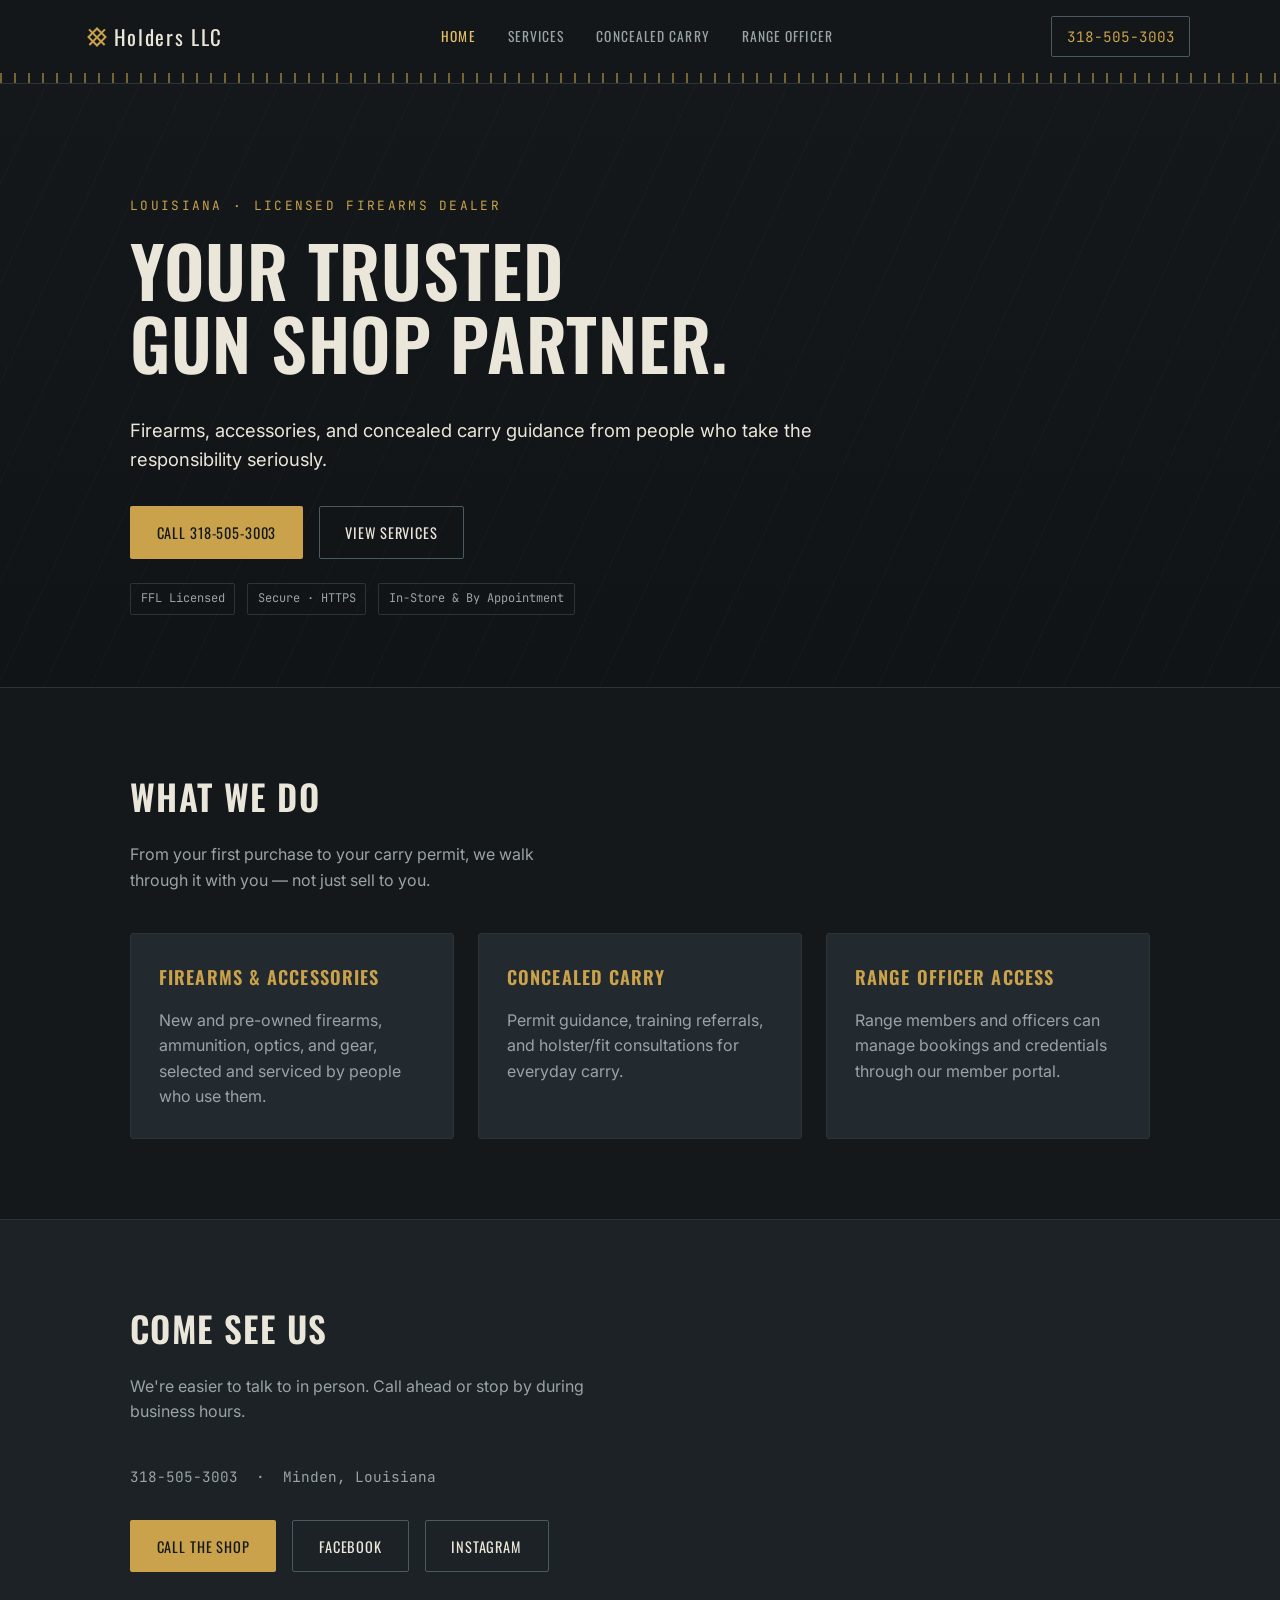
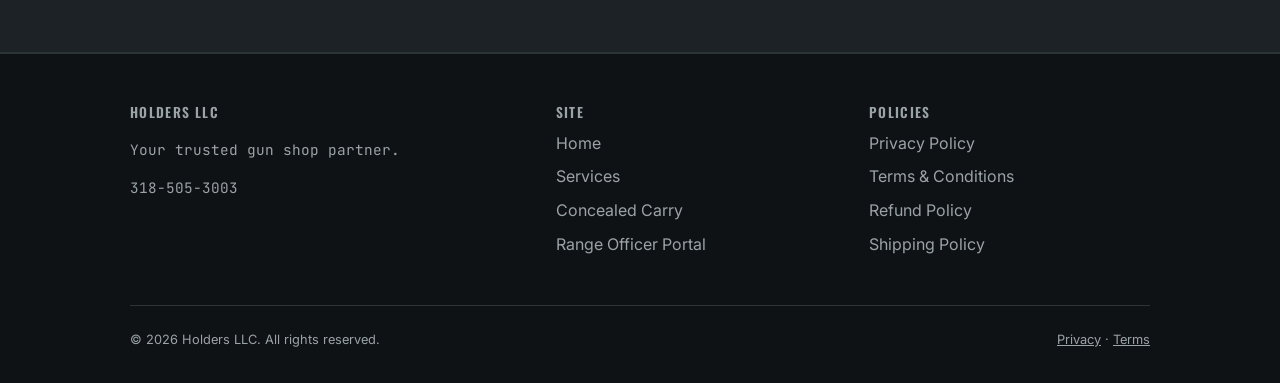
==== index.html @ fcdf6ce5 "Add files via upload Claude Build" ====
<!DOCTYPE html>
<html lang="en">
<head>
<meta charset="UTF-8">
<meta name="viewport" content="width=device-width, initial-scale=1">
<title>Holders LLC — Your Trusted Gun Shop Partner</title>
<meta name="description" content="Holders LLC: your trusted gun shop for firearms, accessories, and concealed carry services.">
<link rel="preconnect" href="https://fonts.googleapis.com">
<link href="https://fonts.googleapis.com/css2?family=Oswald:wght@500;600;700&family=Inter:wght@400;500;600&family=JetBrains+Mono:wght@400;500&display=swap" rel="stylesheet">
<link rel="stylesheet" href="style.css">
</head>
<body>

<header class="site">
  <div class="container nav-inner">
    <a href="index.html" class="brand"><span class="mark"></span>Holders LLC</a>
    <button class="nav-toggle" aria-label="Toggle menu" onclick="document.querySelector('nav.links').classList.toggle('open')">☰</button>
    <nav class="links">
      <a href="index.html" class="active">Home</a>
      <a href="services.html">Services</a>
      <a href="concealed-carry.html">Concealed Carry</a>
      <a href="http://portal.holders.llc">Range Officer</a>
    </nav>
    <a href="tel:3185053003" class="nav-phone">318-505-3003</a>
  </div>
  <div class="rim-rule"></div>
</header>

<main>
  <section class="hero">
    <div class="container">
      <span class="eyebrow">Louisiana · Licensed Firearms Dealer</span>
      <h1>Your trusted<br>gun shop partner.</h1>
      <p class="lead">Firearms, accessories, and concealed carry guidance from people who take the responsibility seriously.</p>
      <div class="hero-actions">
        <a href="tel:3185053003" class="btn btn-primary">Call 318-505-3003</a>
        <a href="services.html" class="btn btn-ghost">View Services</a>
      </div>
      <div class="badges">
        <span class="badge">FFL Licensed</span>
        <span class="badge">Secure · HTTPS</span>
        <span class="badge">In-Store &amp; By Appointment</span>
      </div>
    </div>
  </section>

  <section>
    <div class="container">
      <div class="section-head">
        <h2 class="mt-0">What we do</h2>
        <p>From your first purchase to your carry permit, we walk through it with you — not just sell to you.</p>
      </div>
      <div class="grid-3">
        <div class="card">
          <h3>Firearms &amp; Accessories</h3>
          <p>New and pre-owned firearms, ammunition, optics, and gear, selected and serviced by people who use them.</p>
        </div>
        <div class="card">
          <h3>Concealed Carry</h3>
          <p>Permit guidance, training referrals, and holster/fit consultations for everyday carry.</p>
        </div>
        <div class="card">
          <h3>Range Officer Access</h3>
          <p>Range members and officers can manage bookings and credentials through our member portal.</p>
        </div>
      </div>
    </div>
  </section>

  <section class="alt">
    <div class="container">
      <div class="section-head">
        <h2 class="mt-0">Come see us</h2>
        <p>We're easier to talk to in person. Call ahead or stop by during business hours.</p>
      </div>
      <p class="footer-mono">318-505-3003 &nbsp;·&nbsp; Minden, Louisiana</p>
      <div class="hero-actions">
        <a href="tel:3185053003" class="btn btn-primary">Call the Shop</a>
        <a href="https://www.facebook.com/162802864345119" class="btn btn-ghost">Facebook</a>
        <a href="https://www.instagram.com/holdersllc" class="btn btn-ghost">Instagram</a>
      </div>
    </div>
  </section>
</main>

<footer class="site">
  <div class="container">
    <div class="footer-grid">
      <div>
        <h4>Holders LLC</h4>
        <p class="footer-mono">Your trusted gun shop partner.</p>
        <p class="footer-mono">318-505-3003</p>
      </div>
      <div>
        <h4>Site</h4>
        <ul>
          <li><a href="index.html">Home</a></li>
          <li><a href="services.html">Services</a></li>
          <li><a href="concealed-carry.html">Concealed Carry</a></li>
          <li><a href="http://portal.holders.llc">Range Officer Portal</a></li>
        </ul>
      </div>
      <div>
        <h4>Policies</h4>
        <ul>
          <li><a href="privacy-policy.html">Privacy Policy</a></li>
          <li><a href="terms.html">Terms &amp; Conditions</a></li>
          <li><a href="refund-policy.html">Refund Policy</a></li>
          <li><a href="shipping-policy.html">Shipping Policy</a></li>
        </ul>
      </div>
    </div>
    <div class="footer-bottom">
      <span>© 2026 Holders LLC. All rights reserved.</span>
      <span><a href="privacy-policy.html">Privacy</a> · <a href="terms.html">Terms</a></span>
    </div>
  </div>
</footer>

</body>
</html>
---- style.css ----
/* Holders LLC — visual identity
   Palette: charcoal steel + brass casing accent
   Display: Oswald (condensed, stenciled, tactical signage feel)
   Body: Inter
   Utility/data: JetBrains Mono (phone, address, hours)
*/

:root {
  --charcoal: #14181a;
  --surface: #1c2226;
  --surface-raised: #232a2f;
  --steel: #4a5a63;
  --steel-line: #2c3438;
  --brass: #c9a24b;
  --brass-bright: #e2bd68;
  --paper: #eae6da;
  --paper-muted: #9aa3a8;
  --danger: #8a3a2c;

  --font-display: "Oswald", sans-serif;
  --font-body: "Inter", sans-serif;
  --font-mono: "JetBrains Mono", monospace;
}

* { box-sizing: border-box; }

html { scroll-behavior: smooth; }

body {
  margin: 0;
  background: var(--charcoal);
  color: var(--paper);
  font-family: var(--font-body);
  line-height: 1.6;
  -webkit-font-smoothing: antialiased;
}

a { color: var(--brass); text-decoration: none; }
a:hover { color: var(--brass-bright); }
a:focus-visible, button:focus-visible {
  outline: 2px solid var(--brass-bright);
  outline-offset: 3px;
}

h1, h2, h3, h4 {
  font-family: var(--font-display);
  font-weight: 600;
  text-transform: uppercase;
  letter-spacing: 0.04em;
  margin: 0 0 0.5em;
  color: var(--paper);
}

h1 { font-size: clamp(2.4rem, 6vw, 4.4rem); line-height: 1.05; letter-spacing: 0.01em; }
h2 { font-size: clamp(1.6rem, 3vw, 2.2rem); }
h3 { font-size: 1.15rem; letter-spacing: 0.06em; }

p { color: var(--paper-muted); max-width: 62ch; }
p.lead { color: var(--paper); font-size: 1.15rem; }

.container {
  max-width: 1100px;
  margin: 0 auto;
  padding: 0 clamp(1.25rem, 4vw, 2.5rem);
}

/* Brass casing rule — repeating tick marks, like a cartridge headstamp rim */
.rim-rule {
  height: 10px;
  width: 100%;
  background-image: repeating-linear-gradient(
    90deg,
    var(--brass) 0px, var(--brass) 2px,
    transparent 2px, transparent 14px
  );
  opacity: 0.55;
}

/* Header */
header.site {
  position: sticky;
  top: 0;
  z-index: 50;
  background: rgba(20, 24, 26, 0.92);
  backdrop-filter: blur(6px);
  border-bottom: 1px solid var(--steel-line);
}

.nav-inner {
  display: flex;
  align-items: center;
  justify-content: space-between;
  padding: 1rem 0;
}

.brand {
  display: flex;
  align-items: center;
  gap: 0.6rem;
  font-family: var(--font-display);
  font-size: 1.3rem;
  letter-spacing: 0.08em;
  color: var(--paper);
}

.brand .mark {
  width: 14px; height: 14px;
  border: 2px solid var(--brass);
  position: relative;
  transform: rotate(45deg);
  flex-shrink: 0;
}
.brand .mark::before, .brand .mark::after {
  content: "";
  position: absolute;
  background: var(--brass);
}
.brand .mark::before { top: 50%; left: -6px; right: -6px; height: 1.5px; transform: translateY(-50%); }
.brand .mark::after { left: 50%; top: -6px; bottom: -6px; width: 1.5px; transform: translateX(-50%); }

nav.links {
  display: flex;
  gap: clamp(1rem, 2.5vw, 2rem);
  align-items: center;
  font-family: var(--font-display);
  font-size: 0.85rem;
  letter-spacing: 0.08em;
  text-transform: uppercase;
}

nav.links a { color: var(--paper-muted); }
nav.links a:hover, nav.links a.active { color: var(--brass-bright); }

.nav-phone {
  font-family: var(--font-mono);
  color: var(--brass);
  border: 1px solid var(--steel);
  padding: 0.5rem 0.9rem;
  border-radius: 2px;
  font-size: 0.9rem;
  white-space: nowrap;
}
.nav-phone:hover { border-color: var(--brass); color: var(--brass-bright); }

/* Mobile nav toggle */
.nav-toggle { display: none; background: none; border: none; color: var(--paper); font-size: 1.6rem; cursor: pointer; }

@media (max-width: 720px) {
  nav.links { display: none; flex-direction: column; align-items: flex-start; gap: 1.2rem; }
  nav.links.open { display: flex; }
  .nav-toggle { display: block; }
  .nav-inner { flex-wrap: wrap; }
}

/* Hero */
.hero {
  padding: clamp(4rem, 10vw, 7rem) 0 clamp(3rem, 6vw, 4.5rem);
  background:
    repeating-linear-gradient(115deg, rgba(255,255,255,0.02) 0px, rgba(255,255,255,0.02) 1px, transparent 1px, transparent 42px),
    linear-gradient(180deg, var(--charcoal) 0%, #101416 100%);
  border-bottom: 1px solid var(--steel-line);
}

.eyebrow {
  font-family: var(--font-mono);
  color: var(--brass);
  letter-spacing: 0.18em;
  text-transform: uppercase;
  font-size: 0.8rem;
  margin-bottom: 1rem;
  display: block;
}

.hero-actions {
  display: flex;
  gap: 1rem;
  margin-top: 2rem;
  flex-wrap: wrap;
}

.btn {
  font-family: var(--font-display);
  letter-spacing: 0.06em;
  text-transform: uppercase;
  font-size: 0.9rem;
  padding: 0.85rem 1.6rem;
  border-radius: 2px;
  border: 1px solid transparent;
  display: inline-flex;
  align-items: center;
  gap: 0.5rem;
  cursor: pointer;
}

.btn-primary { background: var(--brass); color: var(--charcoal); }
.btn-primary:hover { background: var(--brass-bright); color: var(--charcoal); }

.btn-ghost { border-color: var(--steel); color: var(--paper); }
.btn-ghost:hover { border-color: var(--brass); color: var(--brass-bright); }

/* Sections */
section { padding: clamp(3rem, 7vw, 5rem) 0; }
section.alt { background: var(--surface); border-top: 1px solid var(--steel-line); border-bottom: 1px solid var(--steel-line); }

.section-head { max-width: 46ch; margin-bottom: 2.5rem; }

.grid-3 {
  display: grid;
  grid-template-columns: repeat(3, 1fr);
  gap: 1.5rem;
}
@media (max-width: 820px) { .grid-3 { grid-template-columns: 1fr; } }

.card {
  background: var(--surface-raised);
  border: 1px solid var(--steel-line);
  padding: 1.75rem;
  border-radius: 3px;
}
.card h3 { color: var(--brass); }
.card p { color: var(--paper-muted); margin-bottom: 0; }

/* Contact / footer */
footer.site {
  border-top: 1px solid var(--steel-line);
  padding: 3rem 0 2rem;
  background: #0f1214;
}

.footer-grid {
  display: grid;
  grid-template-columns: 1.4fr 1fr 1fr;
  gap: 2rem;
  margin-bottom: 2.5rem;
}
@media (max-width: 720px) { .footer-grid { grid-template-columns: 1fr; } }

.footer-grid h4 { color: var(--paper-muted); font-size: 0.85rem; letter-spacing: 0.1em; }
.footer-grid ul { list-style: none; padding: 0; margin: 0; }
.footer-grid li { margin-bottom: 0.5rem; }
.footer-grid a { color: var(--paper-muted); }
.footer-grid a:hover { color: var(--brass-bright); }

.footer-mono { font-family: var(--font-mono); color: var(--paper-muted); font-size: 0.9rem; }

.footer-bottom {
  display: flex;
  justify-content: space-between;
  flex-wrap: wrap;
  gap: 1rem;
  font-size: 0.8rem;
  color: var(--paper-muted);
  border-top: 1px solid var(--steel-line);
  padding-top: 1.5rem;
}
.footer-bottom a { color: var(--paper-muted); text-decoration: underline; }

/* Legal pages */
.legal main {
  padding: 3rem 0 5rem;
}
.legal h2 { color: var(--brass); margin-top: 2.2rem; }
.legal p, .legal li { color: var(--paper-muted); max-width: 72ch; }
.legal ul { padding-left: 1.2rem; }
.legal .updated {
  font-family: var(--font-mono);
  color: var(--paper-muted);
  font-size: 0.85rem;
  margin-bottom: 2rem;
  display: block;
}
.legal .callout {
  border-left: 3px solid var(--brass);
  background: var(--surface-raised);
  padding: 1rem 1.25rem;
  margin: 1.5rem 0;
  font-size: 0.92rem;
}

/* Utility */
.mt-0 { margin-top: 0; }
.badges { display: flex; gap: 0.75rem; flex-wrap: wrap; align-items: center; margin-top: 1.5rem; }
.badge {
  font-family: var(--font-mono);
  font-size: 0.75rem;
  color: var(--paper-muted);
  border: 1px solid var(--steel-line);
  padding: 0.35rem 0.6rem;
  border-radius: 2px;
}
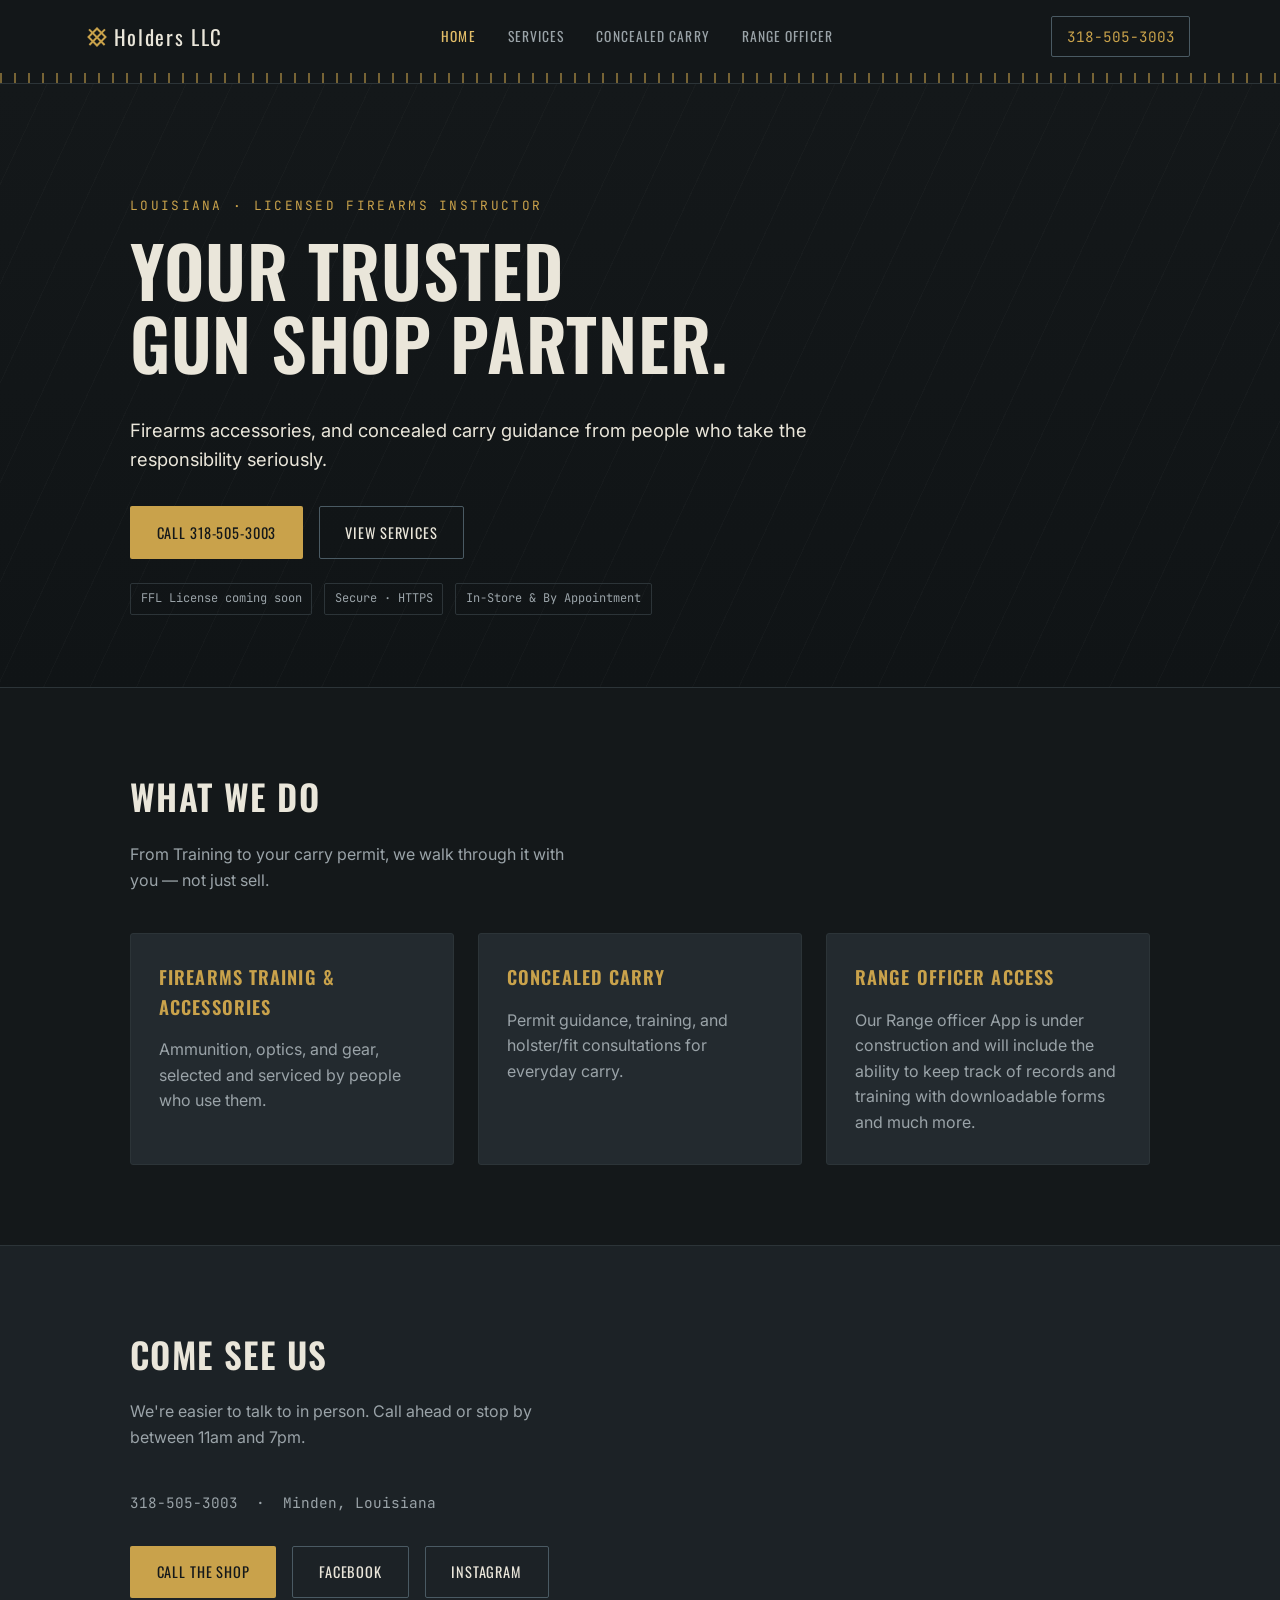
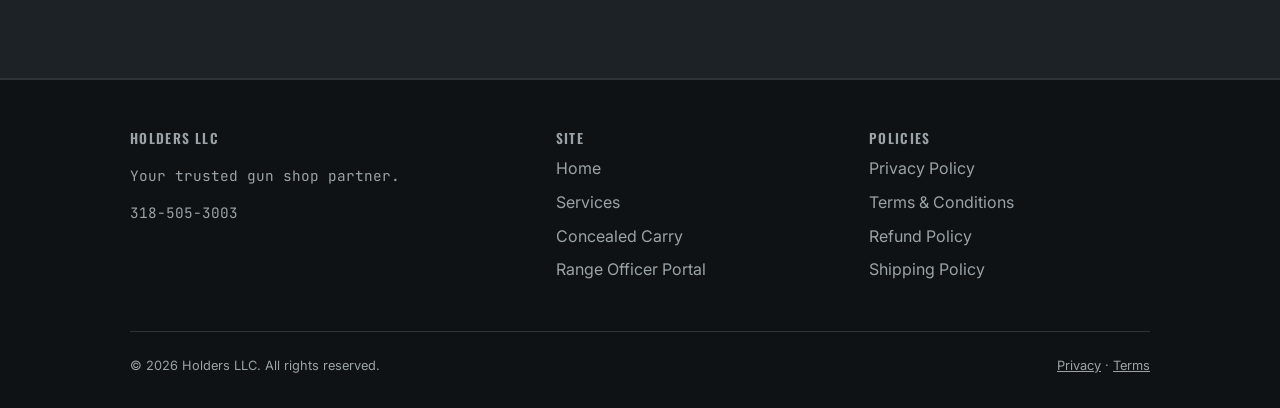
==== commit d19fa7b4: "Update descriptions and headings in index.html" ====
--- a/index.html
+++ b/index.html
@@ -4,7 +4,7 @@
 <meta charset="UTF-8">
 <meta name="viewport" content="width=device-width, initial-scale=1">
 <title>Holders LLC — Your Trusted Gun Shop Partner</title>
-<meta name="description" content="Holders LLC: your trusted gun shop for firearms, accessories, and concealed carry services.">
+<meta name="description" content="Holders LLC: your trusted gun shop for firearms accessories, and concealed carry services.">
 <link rel="preconnect" href="https://fonts.googleapis.com">
 <link href="https://fonts.googleapis.com/css2?family=Oswald:wght@500;600;700&family=Inter:wght@400;500;600&family=JetBrains+Mono:wght@400;500&display=swap" rel="stylesheet">
 <link rel="stylesheet" href="style.css">
@@ -29,15 +29,15 @@
 <main>
   <section class="hero">
     <div class="container">
-      <span class="eyebrow">Louisiana · Licensed Firearms Dealer</span>
+      <span class="eyebrow">Louisiana · Licensed Firearms Instructor</span>
       <h1>Your trusted<br>gun shop partner.</h1>
-      <p class="lead">Firearms, accessories, and concealed carry guidance from people who take the responsibility seriously.</p>
+      <p class="lead">Firearms accessories, and concealed carry guidance from people who take the responsibility seriously.</p>
       <div class="hero-actions">
         <a href="tel:3185053003" class="btn btn-primary">Call 318-505-3003</a>
         <a href="services.html" class="btn btn-ghost">View Services</a>
       </div>
       <div class="badges">
-        <span class="badge">FFL Licensed</span>
+        <span class="badge">FFL License coming soon</span>
         <span class="badge">Secure · HTTPS</span>
         <span class="badge">In-Store &amp; By Appointment</span>
       </div>
@@ -48,20 +48,20 @@
     <div class="container">
       <div class="section-head">
         <h2 class="mt-0">What we do</h2>
-        <p>From your first purchase to your carry permit, we walk through it with you — not just sell to you.</p>
+        <p>From Training to your carry permit, we walk through it with you — not just sell.</p>
       </div>
       <div class="grid-3">
         <div class="card">
-          <h3>Firearms &amp; Accessories</h3>
-          <p>New and pre-owned firearms, ammunition, optics, and gear, selected and serviced by people who use them.</p>
+          <h3>Firearms Trainig &amp; Accessories</h3>
+          <p>Ammunition, optics, and gear, selected and serviced by people who use them.</p>
         </div>
         <div class="card">
           <h3>Concealed Carry</h3>
-          <p>Permit guidance, training referrals, and holster/fit consultations for everyday carry.</p>
+          <p>Permit guidance, training, and holster/fit consultations for everyday carry.</p>
         </div>
         <div class="card">
           <h3>Range Officer Access</h3>
-          <p>Range members and officers can manage bookings and credentials through our member portal.</p>
+          <p>Our Range officer App is under construction and will include the ability to keep track of records and training with downloadable forms and much more.</p>
         </div>
       </div>
     </div>
@@ -71,7 +71,7 @@
     <div class="container">
       <div class="section-head">
         <h2 class="mt-0">Come see us</h2>
-        <p>We're easier to talk to in person. Call ahead or stop by during business hours.</p>
+        <p>We're easier to talk to in person. Call ahead or stop by between 11am and 7pm.</p>
       </div>
       <p class="footer-mono">318-505-3003 &nbsp;·&nbsp; Minden, Louisiana</p>
       <div class="hero-actions">
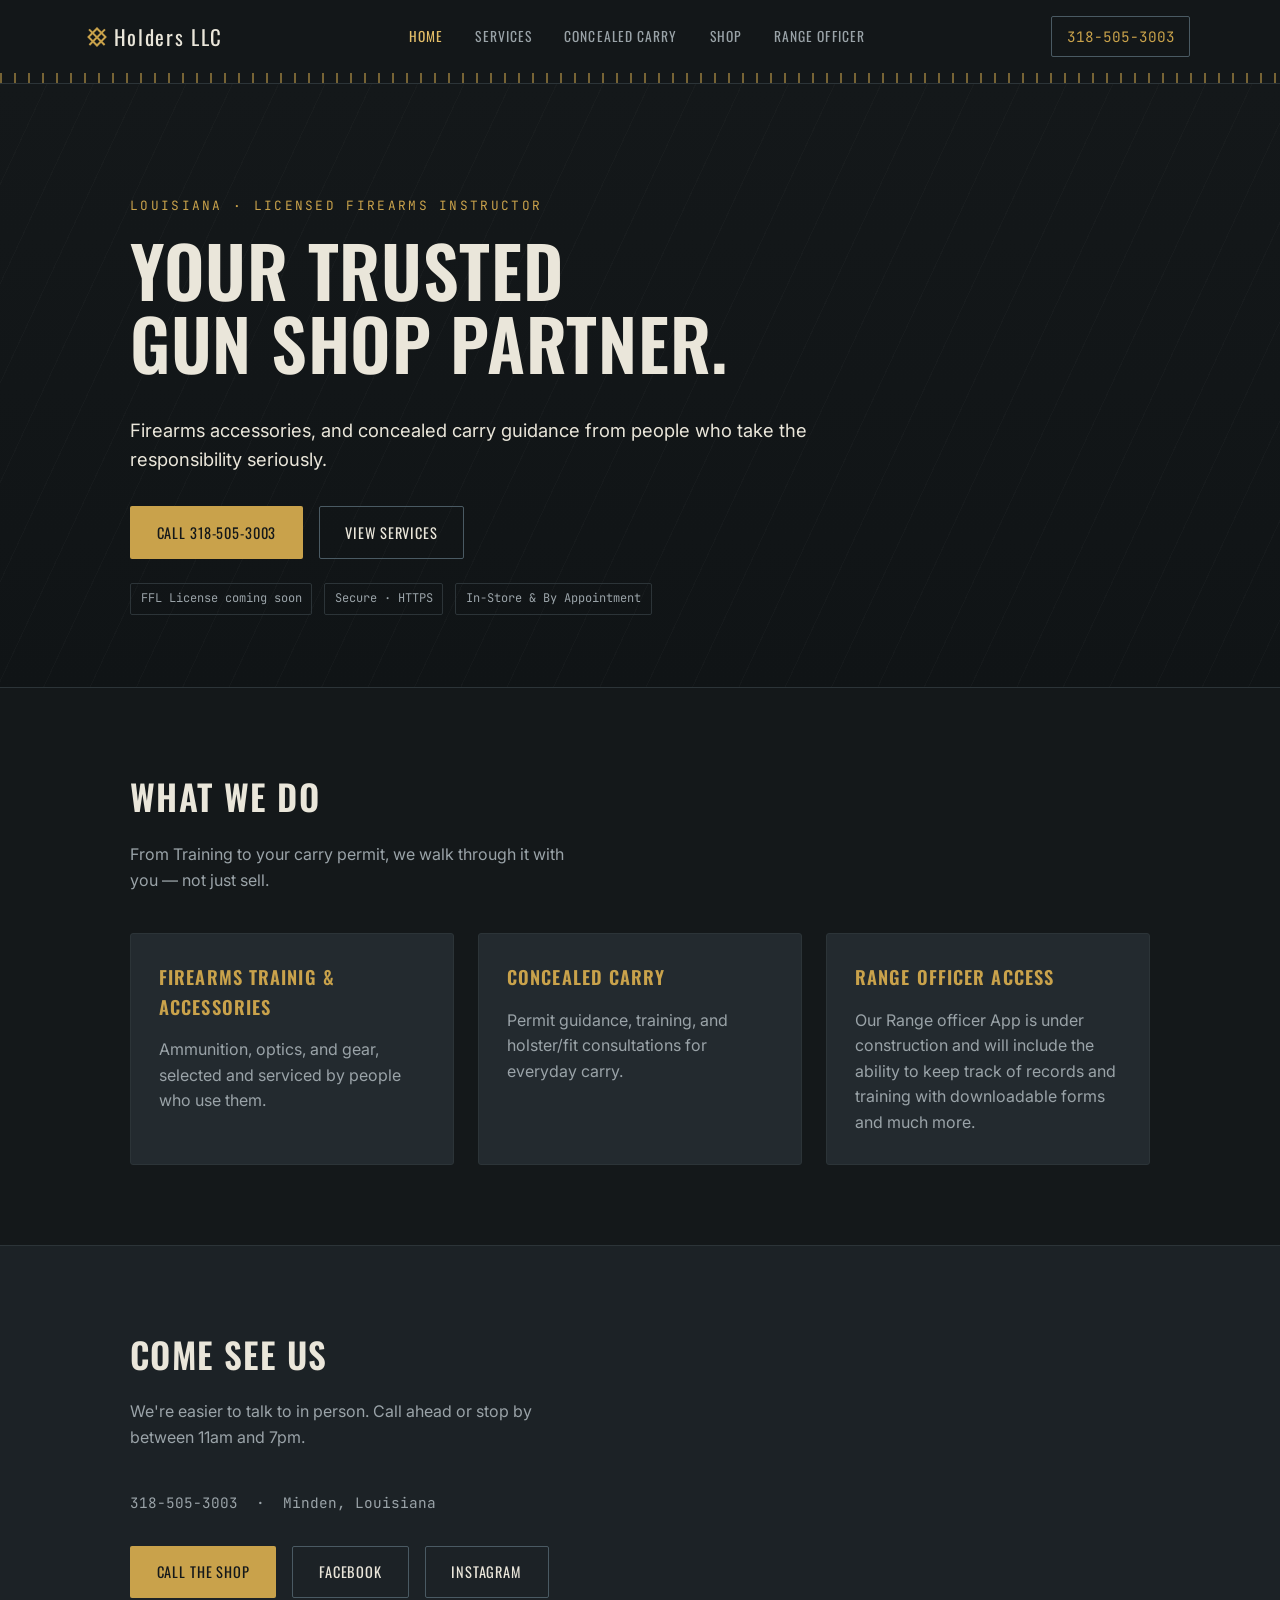
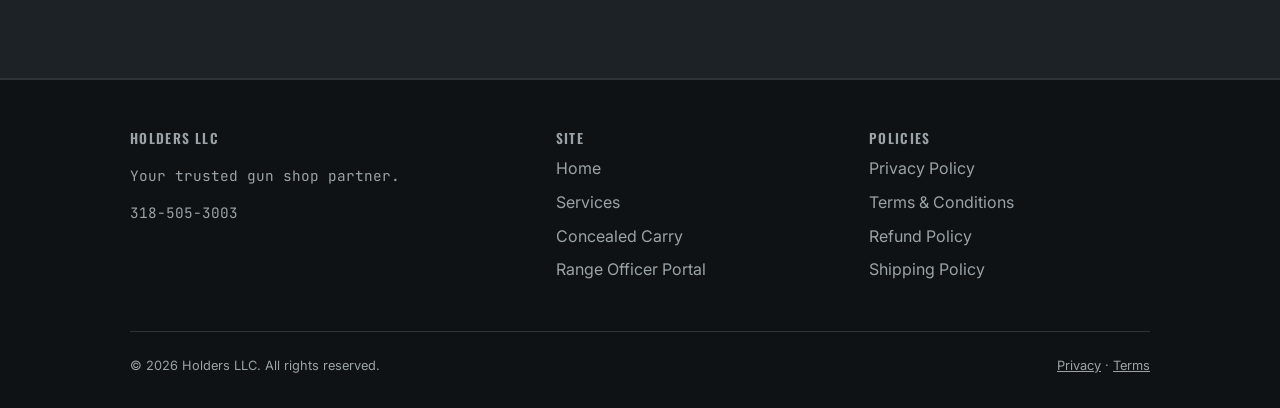
==== commit 1b7c96b1: "Add Shop link to navigation menu" ====
--- a/index.html
+++ b/index.html
@@ -19,6 +19,7 @@
       <a href="index.html" class="active">Home</a>
       <a href="services.html">Services</a>
       <a href="concealed-carry.html">Concealed Carry</a>
+      <a href="shop.html">Shop</a>
       <a href="http://portal.holders.llc">Range Officer</a>
     </nav>
     <a href="tel:3185053003" class="nav-phone">318-505-3003</a>
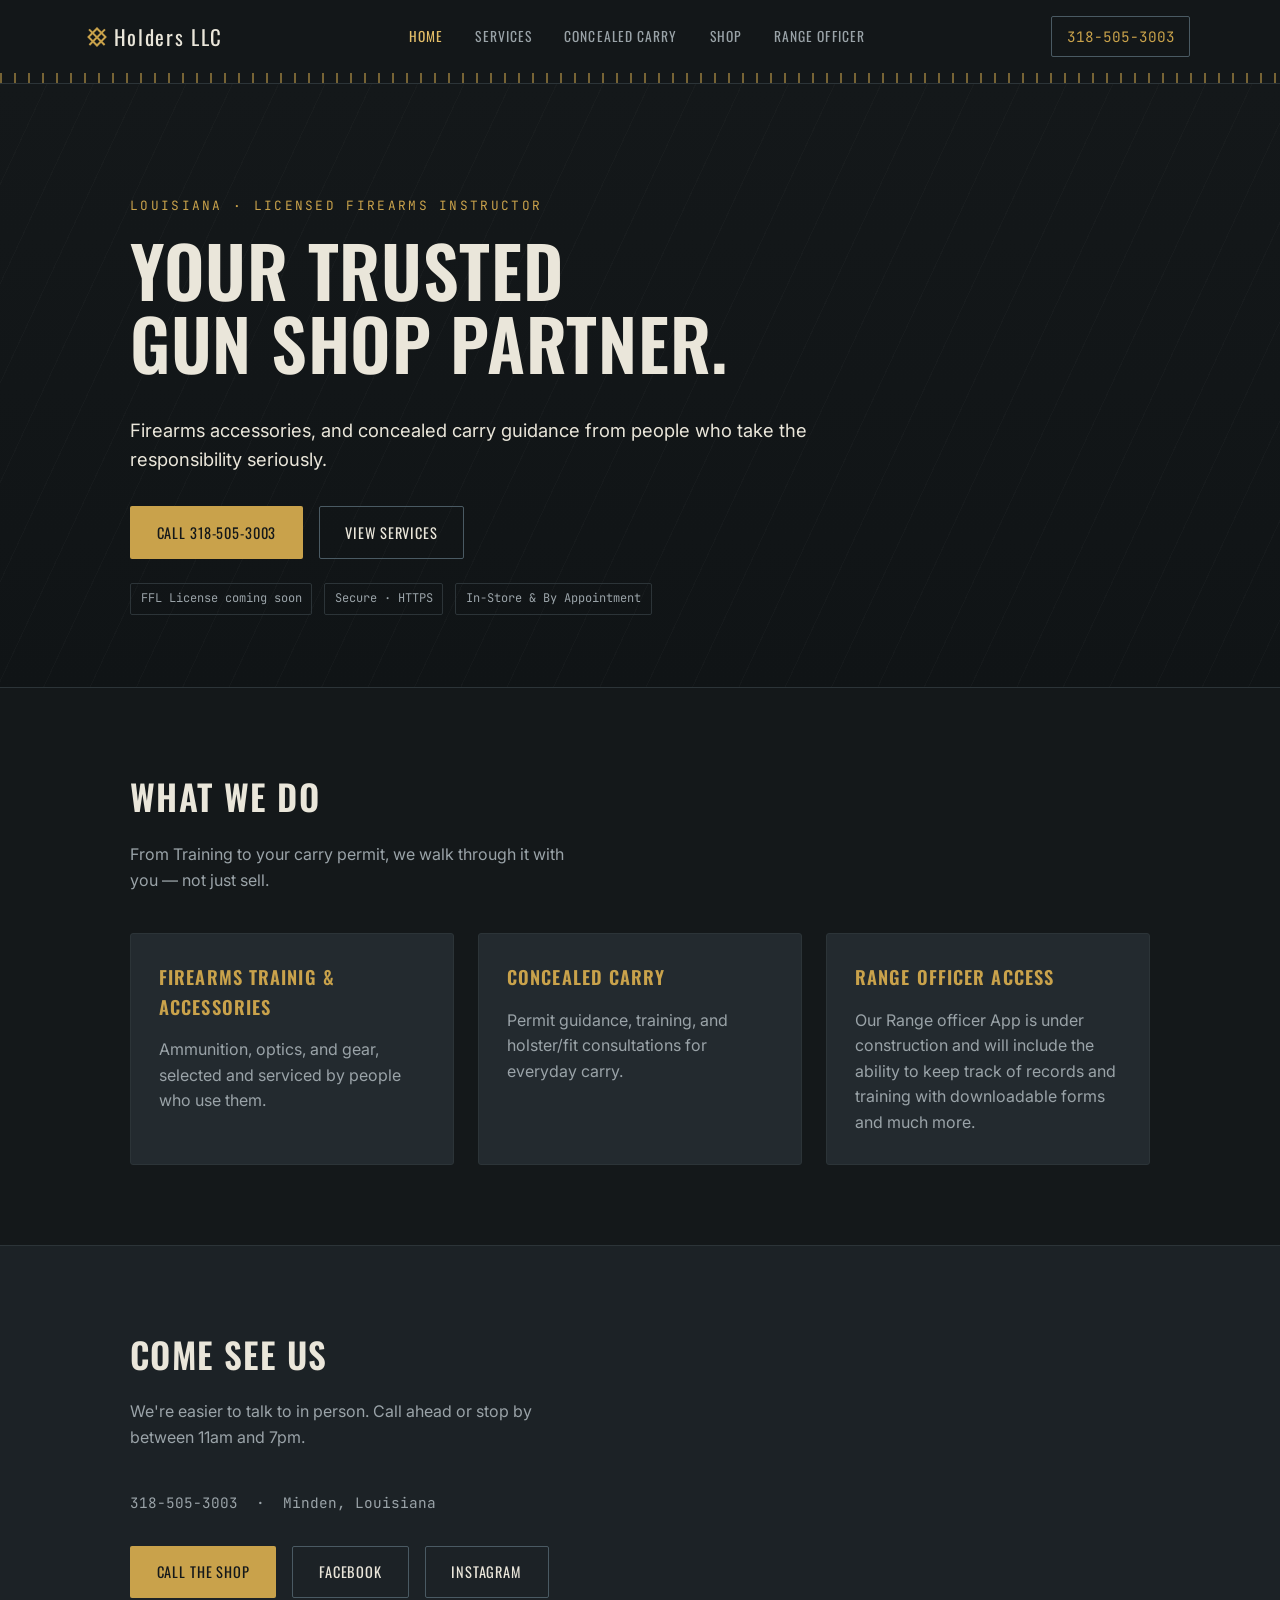
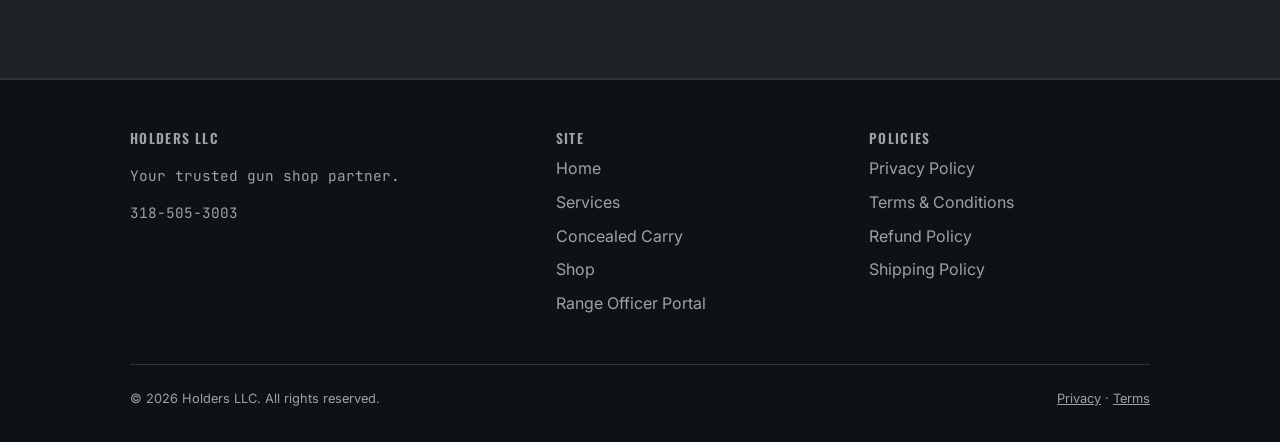
==== commit cf07f964: "Add 'Shop' link to navigation menu" ====
--- a/index.html
+++ b/index.html
@@ -98,6 +98,7 @@
           <li><a href="index.html">Home</a></li>
           <li><a href="services.html">Services</a></li>
           <li><a href="concealed-carry.html">Concealed Carry</a></li>
+          <li><a href="shop.html">Shop</a></li>
           <li><a href="http://portal.holders.llc">Range Officer Portal</a></li>
         </ul>
       </div>
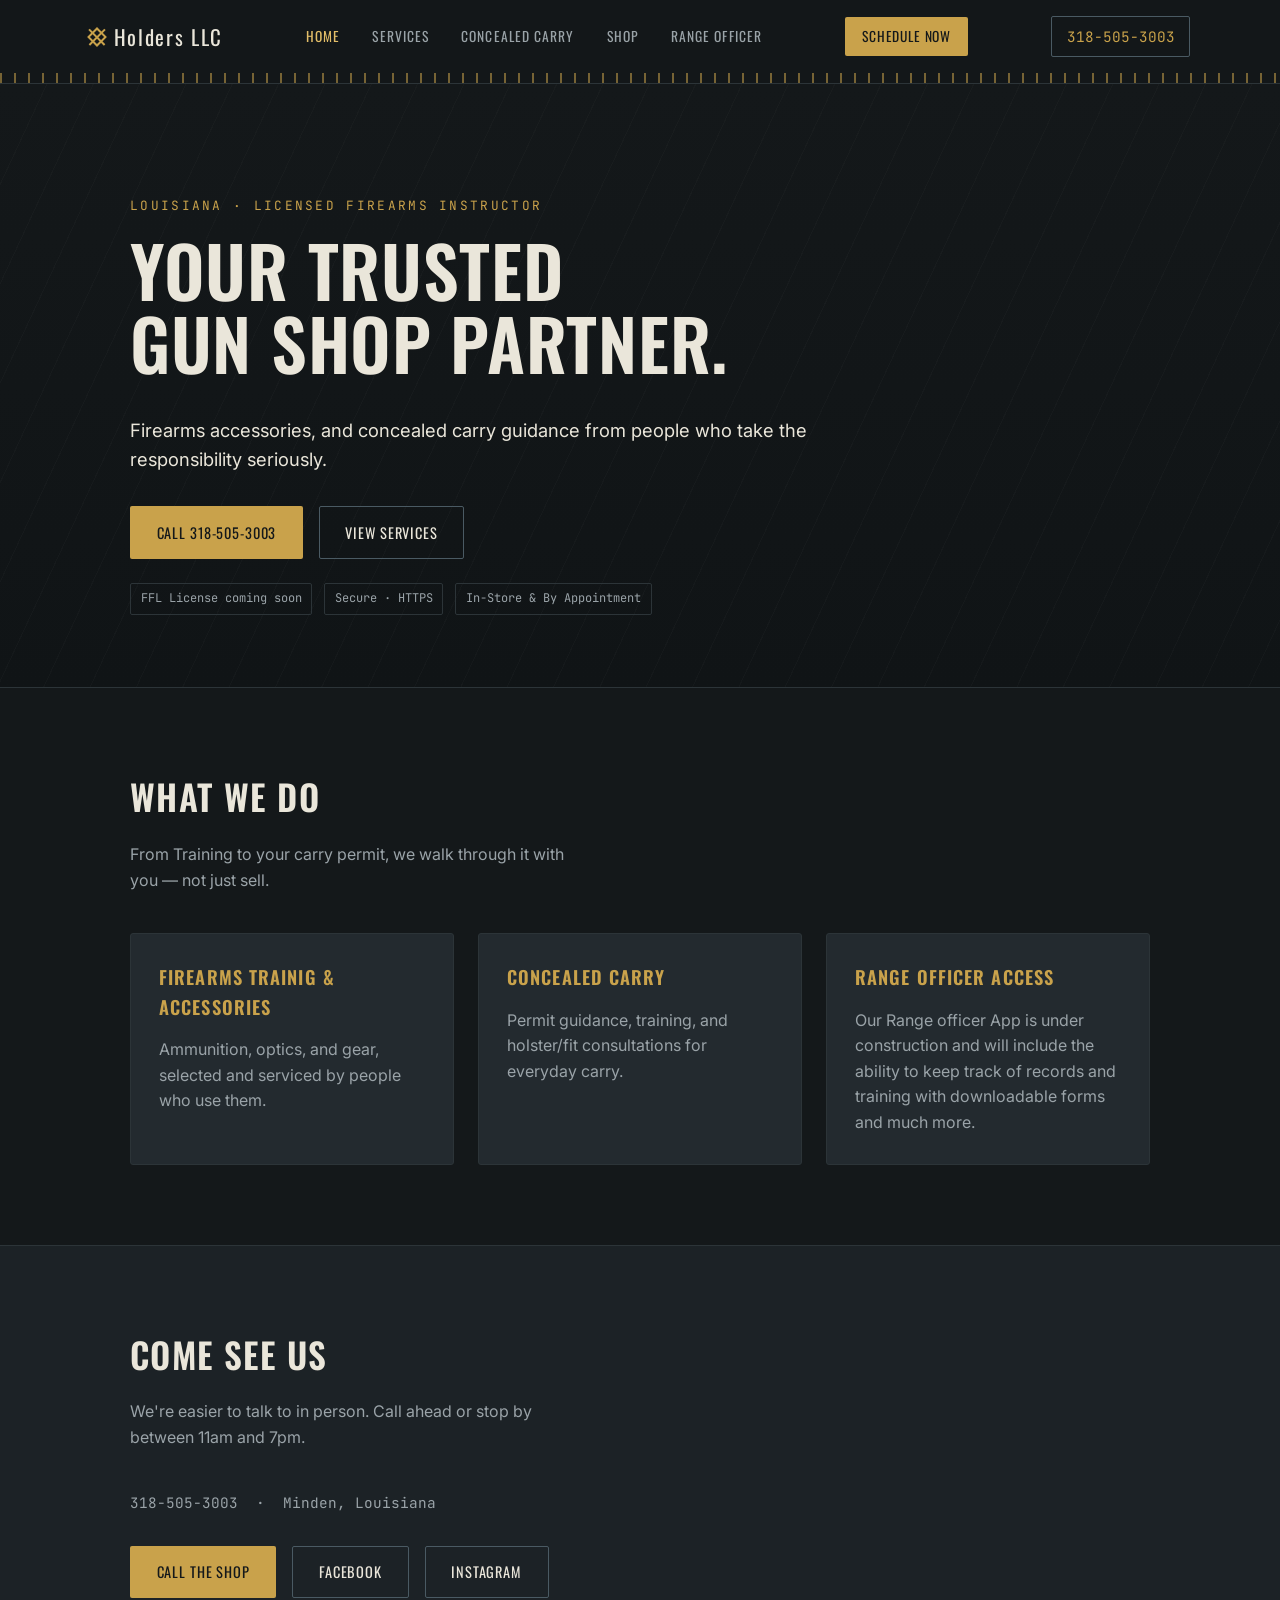
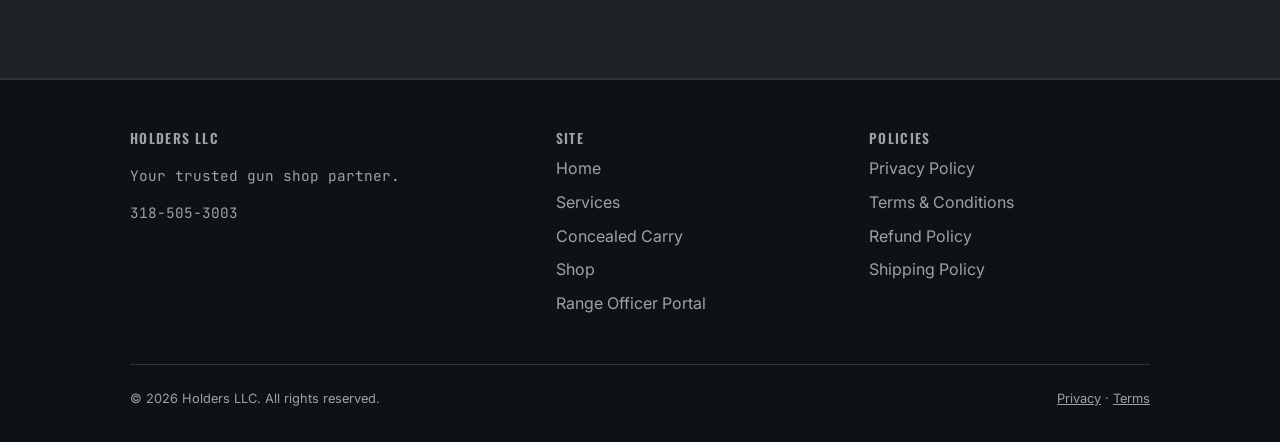
==== commit 0cdf18d2: "Add 'Schedule Now' button to navigation" ====
--- a/index.html
+++ b/index.html
@@ -22,6 +22,7 @@
       <a href="shop.html">Shop</a>
       <a href="http://portal.holders.llc">Range Officer</a>
     </nav>
+    <a href="https://portal.holders.llc/booking" class="btn btn-primary" style="font-size:0.85rem;padding:0.45rem 1rem;">Schedule Now</a>
     <a href="tel:3185053003" class="nav-phone">318-505-3003</a>
   </div>
   <div class="rim-rule"></div>
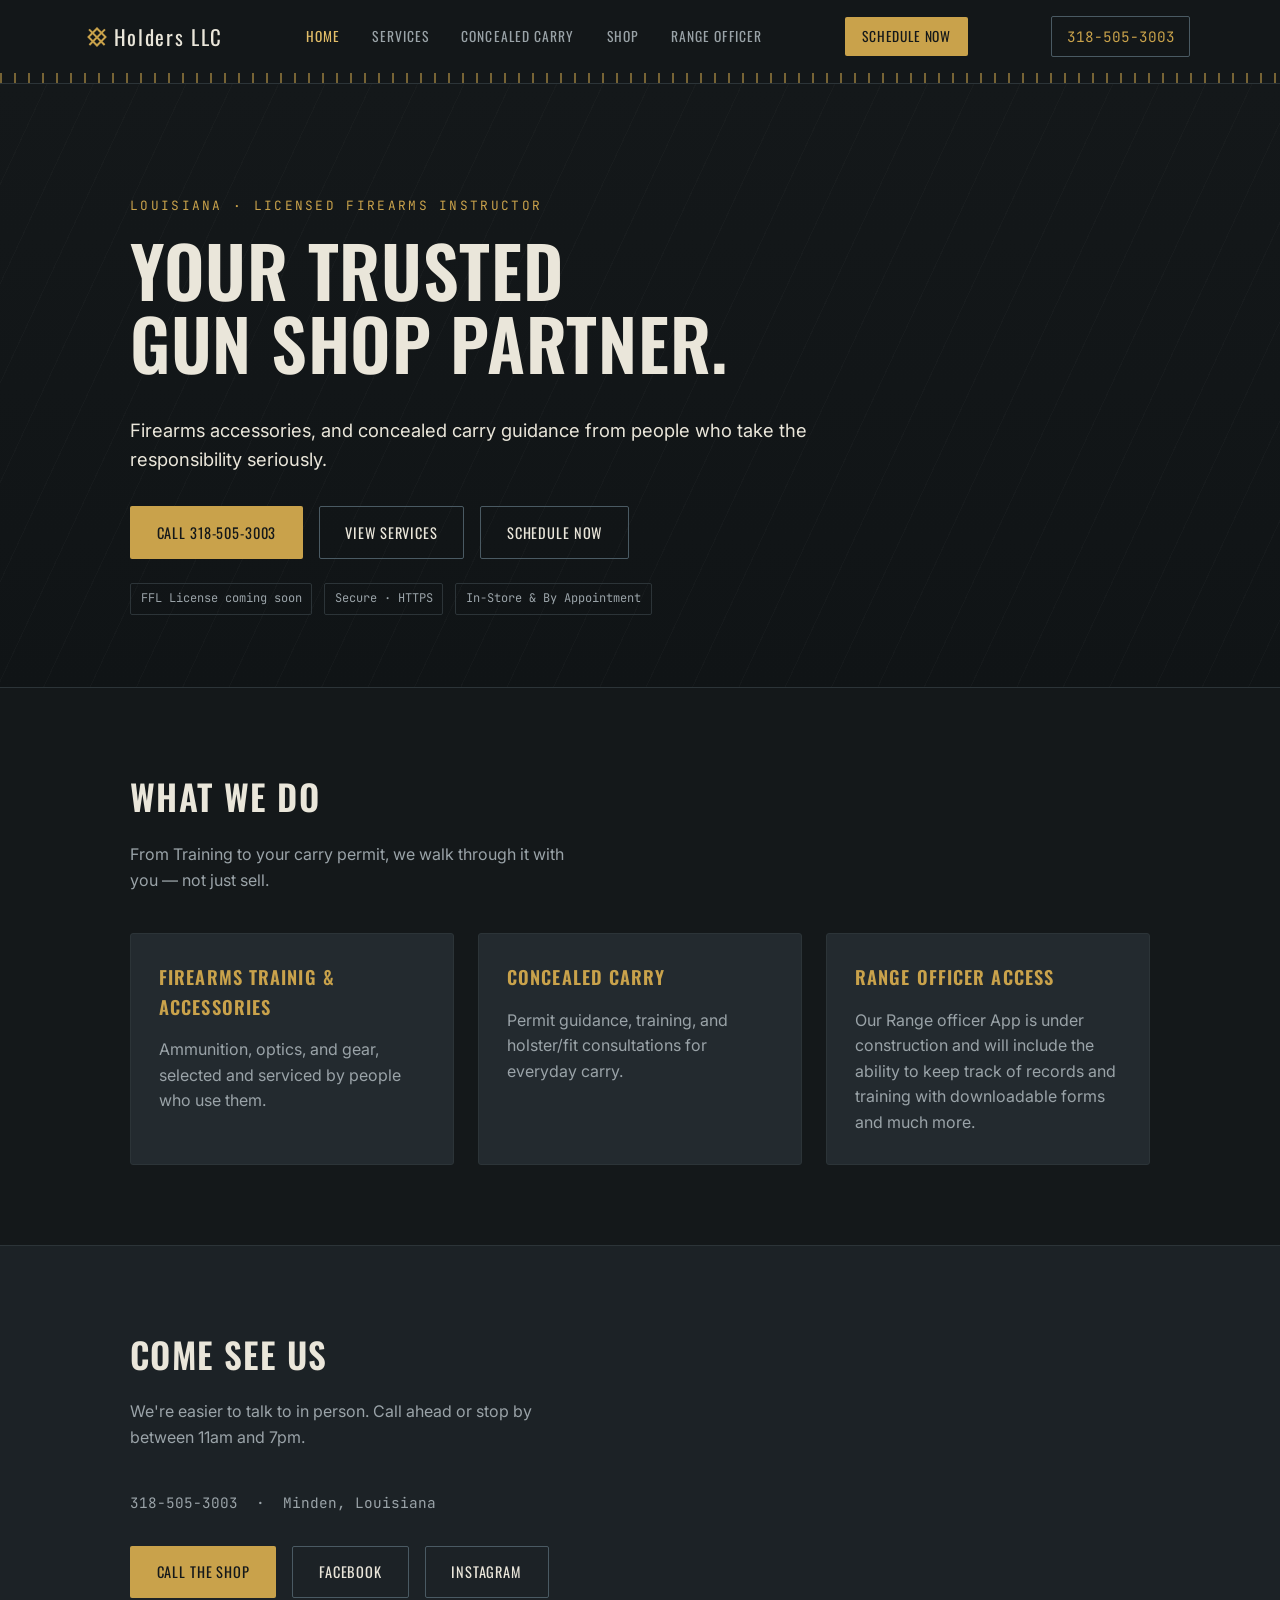
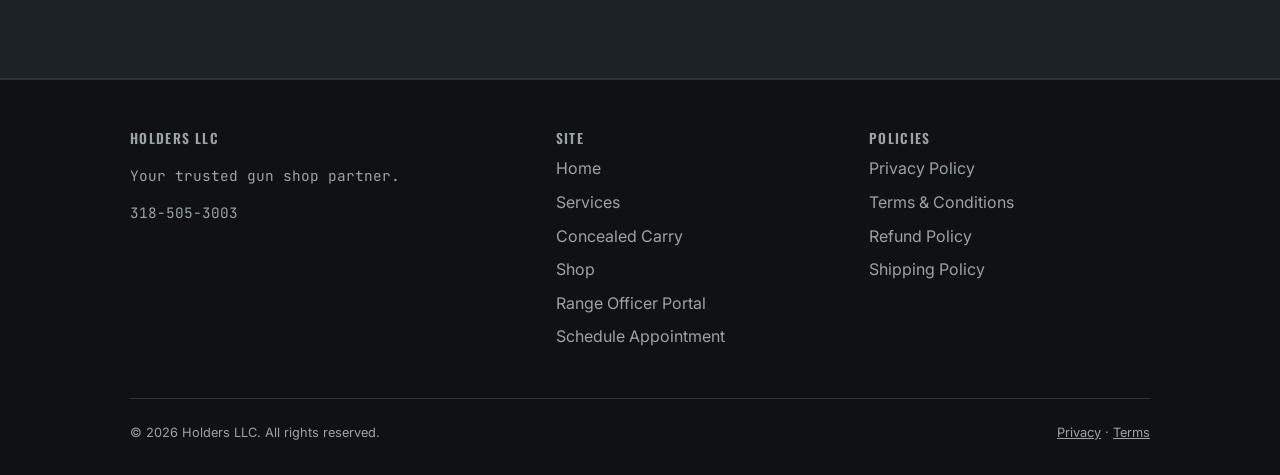
==== commit 36c95550: "Add 'Schedule Now' and 'Schedule Appointment' links" ====
--- a/index.html
+++ b/index.html
@@ -37,6 +37,7 @@
       <div class="hero-actions">
         <a href="tel:3185053003" class="btn btn-primary">Call 318-505-3003</a>
         <a href="services.html" class="btn btn-ghost">View Services</a>
+        <a href="https://portal.holders.llc/booking" class="btn btn-ghost">Schedule Now</a>
       </div>
       <div class="badges">
         <span class="badge">FFL License coming soon</span>
@@ -101,6 +102,7 @@
           <li><a href="concealed-carry.html">Concealed Carry</a></li>
           <li><a href="shop.html">Shop</a></li>
           <li><a href="http://portal.holders.llc">Range Officer Portal</a></li>
+          <li><a href="https://portal.holders.llc/booking">Schedule Appointment</a></li>
         </ul>
       </div>
       <div>
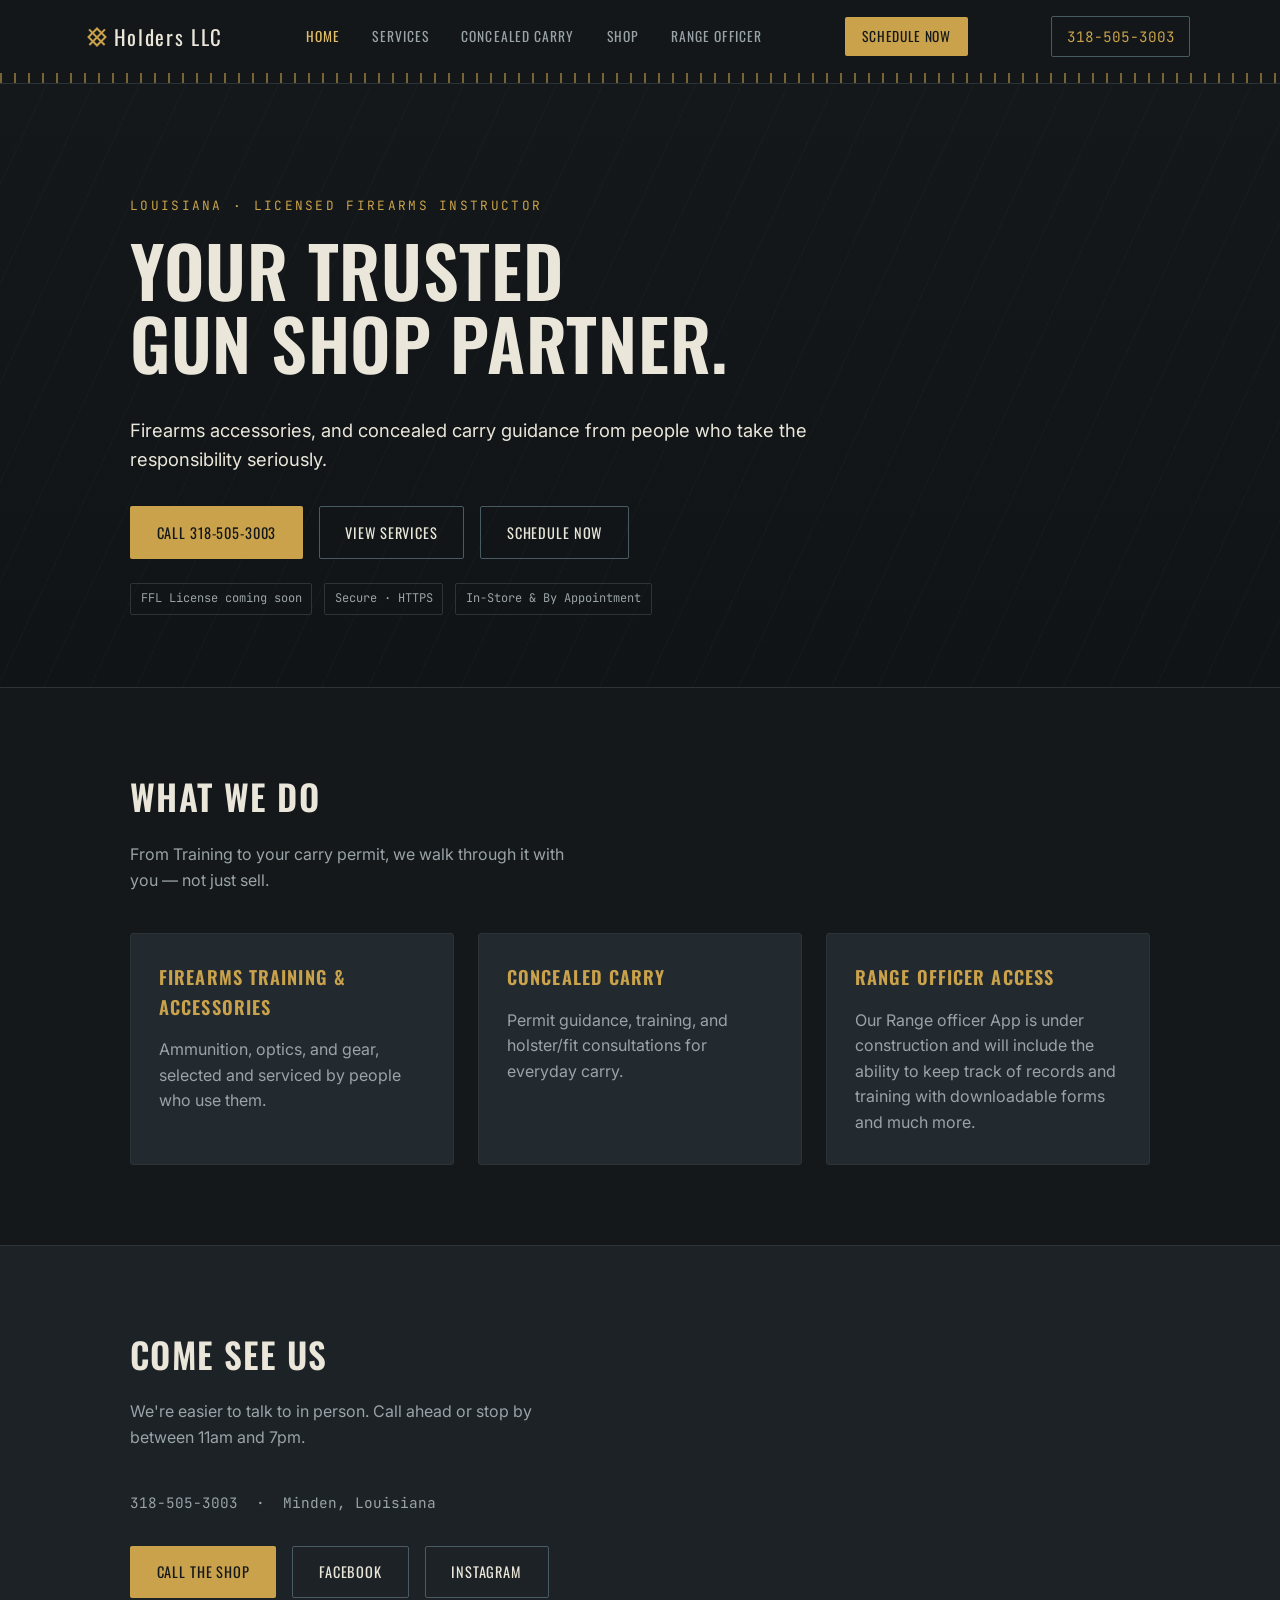
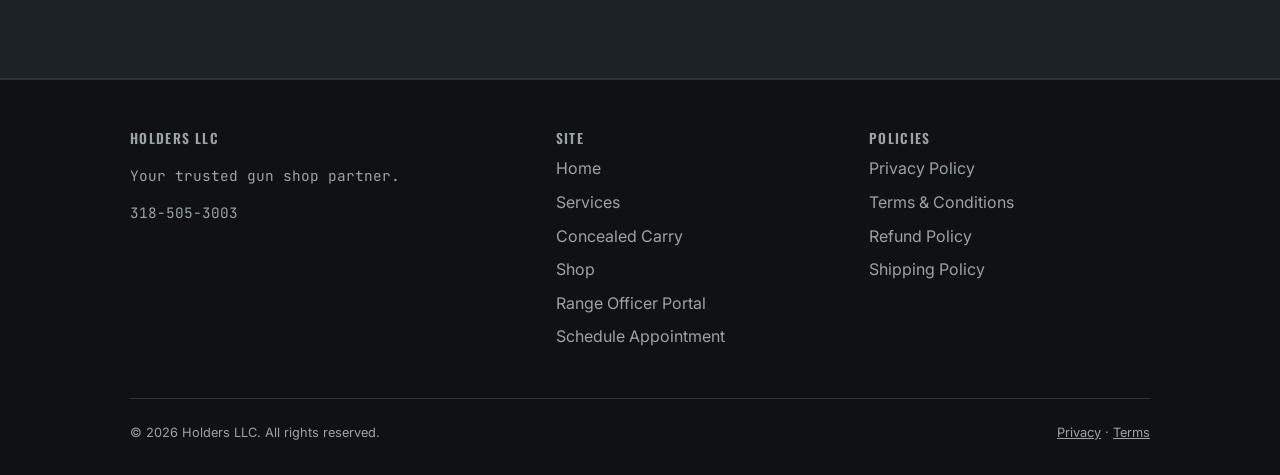
==== commit 75fc9371: "Fix typo in 'Firearms Training' heading" ====
--- a/index.html
+++ b/index.html
@@ -55,7 +55,7 @@
       </div>
       <div class="grid-3">
         <div class="card">
-          <h3>Firearms Trainig &amp; Accessories</h3>
+          <h3>Firearms Training &amp; Accessories</h3>
           <p>Ammunition, optics, and gear, selected and serviced by people who use them.</p>
         </div>
         <div class="card">
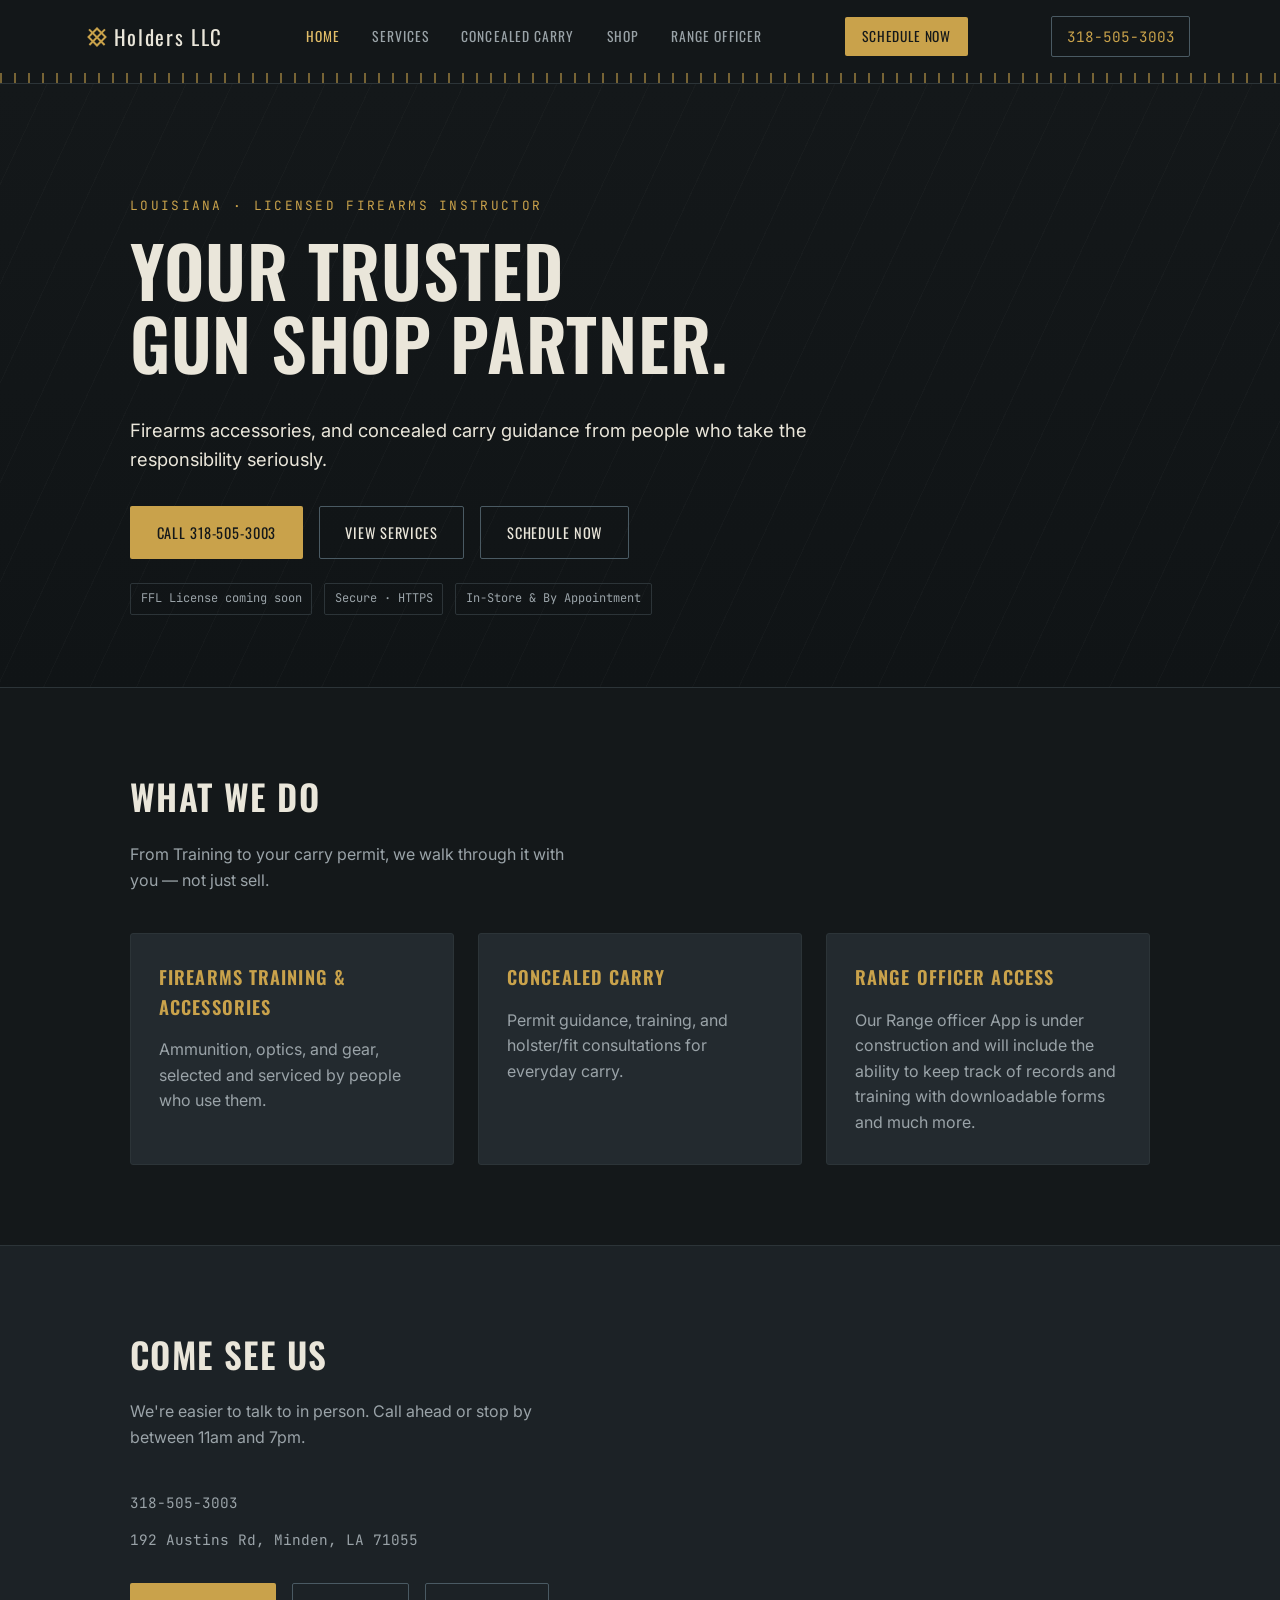
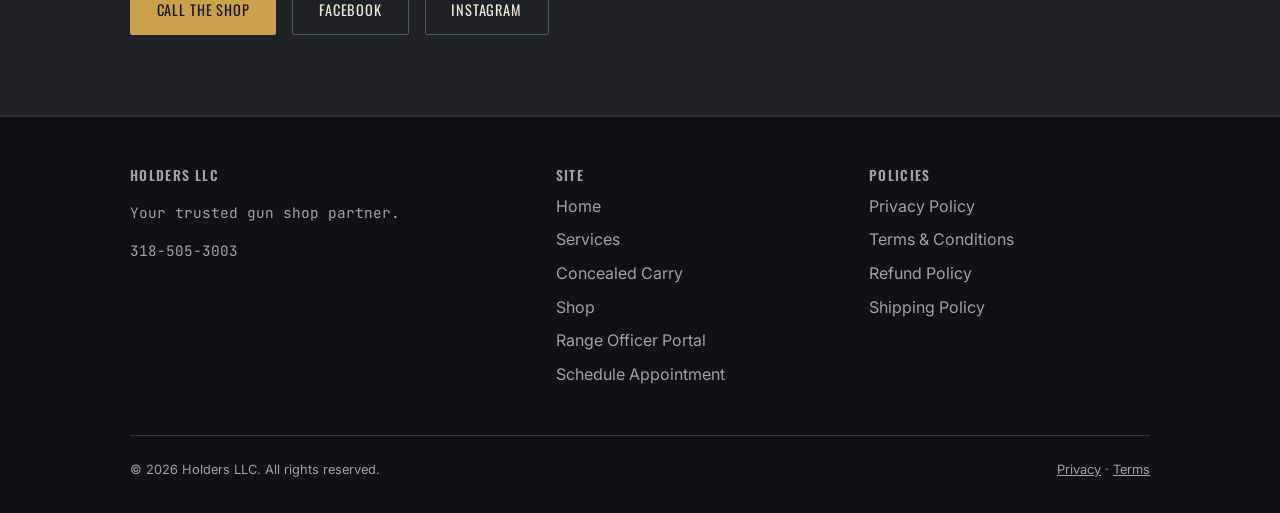
==== commit da9effd3: "Update footer contact information Updated footer information with new address." ====
--- a/index.html
+++ b/index.html
@@ -76,7 +76,8 @@
         <h2 class="mt-0">Come see us</h2>
         <p>We're easier to talk to in person. Call ahead or stop by between 11am and 7pm.</p>
       </div>
-      <p class="footer-mono">318-505-3003 &nbsp;·&nbsp; Minden, Louisiana</p>
+      <p class="footer-mono">318-505-3003</p>
+      <p class="footer-mono">192 Austins Rd, Minden, LA 71055</p>
       <div class="hero-actions">
         <a href="tel:3185053003" class="btn btn-primary">Call the Shop</a>
         <a href="https://www.facebook.com/162802864345119" class="btn btn-ghost">Facebook</a>
